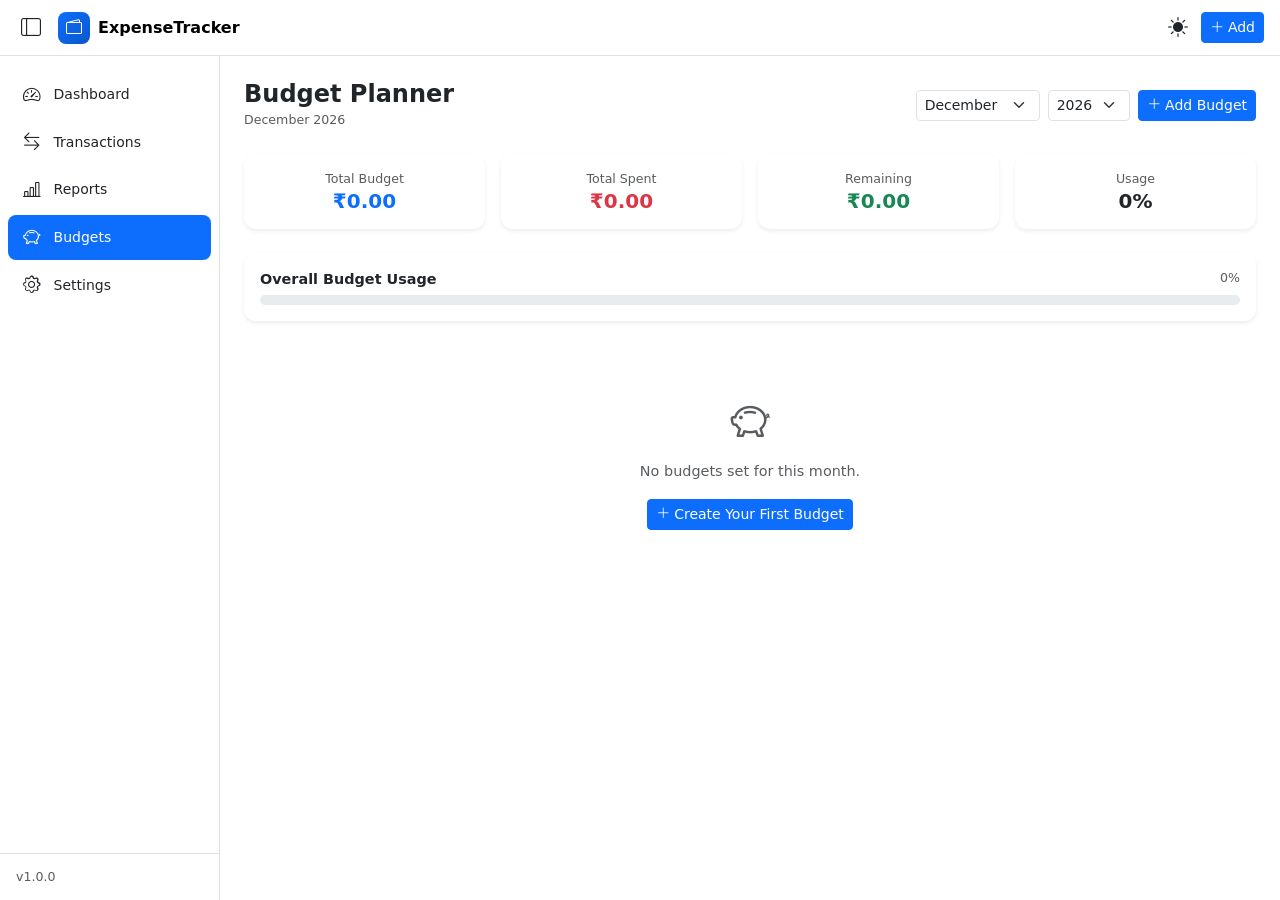
==== budgets.html @ fcc5f71e "Add files via upload" ====
<!DOCTYPE html>
<html lang="en" data-bs-theme="light">
<head>
  <meta charset="UTF-8" />
  <meta name="viewport" content="width=device-width, initial-scale=1.0, maximum-scale=1.0, viewport-fit=cover" />
  <meta name="theme-color" content="#0d6efd" />
  <title>Expense Tracker – Budgets</title>
  <link rel="manifest" href="manifest.json" />
  <link rel="stylesheet" href="https://cdn.jsdelivr.net/npm/bootstrap@5.3.2/dist/css/bootstrap.min.css" />
  <link rel="stylesheet" href="https://cdn.jsdelivr.net/npm/bootstrap-icons@1.11.3/font/bootstrap-icons.min.css" />
  <link rel="stylesheet" href="assets/css/style.css?v=4" />
</head>
<body>

<nav class="navbar fixed-top app-navbar" id="mainNavbar">
  <div class="container-fluid px-3">
    <button class="btn btn-link text-body p-1 me-2 d-none d-lg-inline-flex sidebar-toggle" id="sidebarToggle" aria-label="Toggle sidebar">
      <i class="bi bi-layout-sidebar fs-5"></i>
    </button>
    <a class="navbar-brand fw-bold d-flex align-items-center gap-2" href="index.html">
      <span class="brand-icon"><i class="bi bi-wallet2"></i></span>
      <span>ExpenseTracker</span>
    </a>
    <div class="d-flex align-items-center gap-1 ms-auto">
      <button class="btn btn-link text-body p-2" id="themeToggle" aria-label="Toggle theme">
        <i class="bi bi-sun-fill fs-5" id="themeIcon"></i>
      </button>
      <button class="btn btn-primary btn-sm d-none d-lg-inline-flex align-items-center gap-1" data-bs-toggle="modal" data-bs-target="#budgetModal">
        <i class="bi bi-plus-lg"></i> Add
      </button>
    </div>
  </div>
</nav>

<div class="app-wrapper">
  <aside class="app-sidebar" id="appSidebar">
    <nav class="sidebar-nav">
      <ul class="nav flex-column">
        <li class="nav-item"><a class="nav-link" href="index.html"><i class="bi bi-speedometer2"></i><span>Dashboard</span></a></li>
        <li class="nav-item"><a class="nav-link" href="transactions.html"><i class="bi bi-arrow-left-right"></i><span>Transactions</span></a></li>
        <li class="nav-item"><a class="nav-link" href="reports.html"><i class="bi bi-bar-chart-line"></i><span>Reports</span></a></li>
        <li class="nav-item"><a class="nav-link active" href="budgets.html" aria-current="page"><i class="bi bi-piggy-bank"></i><span>Budgets</span></a></li>
        <li class="nav-item"><a class="nav-link" href="settings.html"><i class="bi bi-gear"></i><span>Settings</span></a></li>
      </ul>
    </nav>
    <div class="sidebar-footer"><small class="text-muted">v1.0.0</small></div>
  </aside>

  <main class="app-main" id="appMain">
    <div class="container-fluid p-3 p-lg-4">

      <!-- Page Header -->
      <div class="d-flex align-items-center justify-content-between mb-4 flex-wrap gap-2">
        <div>
          <h4 class="fw-bold mb-0">Budget Planner</h4>
          <small class="text-muted" id="budgetPeriodLabel">—</small>
        </div>
        <div class="d-flex gap-2 flex-wrap">
          <select class="form-select form-select-sm w-auto" id="budgetMonthSelect">
            <option value="1">January</option>
            <option value="2">February</option>
            <option value="3">March</option>
            <option value="4">April</option>
            <option value="5">May</option>
            <option value="6">June</option>
            <option value="7">July</option>
            <option value="8">August</option>
            <option value="9">September</option>
            <option value="10">October</option>
            <option value="11">November</option>
            <option value="12">December</option>
          </select>
          <select class="form-select form-select-sm w-auto" id="budgetYearSelect"></select>
          <button class="btn btn-primary btn-sm" data-bs-toggle="modal" data-bs-target="#budgetModal">
            <i class="bi bi-plus-lg"></i> Add Budget
          </button>
        </div>
      </div>

      <!-- Budget Overview Cards -->
      <div class="row g-3 mb-4">
        <div class="col-6 col-md-3">
          <div class="card border-0 shadow-sm text-center p-3">
            <small class="text-muted">Total Budget</small>
            <h5 class="fw-bold text-primary mb-0" id="budgetTotal">—</h5>
          </div>
        </div>
        <div class="col-6 col-md-3">
          <div class="card border-0 shadow-sm text-center p-3">
            <small class="text-muted">Total Spent</small>
            <h5 class="fw-bold text-danger mb-0" id="budgetSpent">—</h5>
          </div>
        </div>
        <div class="col-6 col-md-3">
          <div class="card border-0 shadow-sm text-center p-3">
            <small class="text-muted">Remaining</small>
            <h5 class="fw-bold text-success mb-0" id="budgetRemaining">—</h5>
          </div>
        </div>
        <div class="col-6 col-md-3">
          <div class="card border-0 shadow-sm text-center p-3">
            <small class="text-muted">Usage</small>
            <h5 class="fw-bold mb-0" id="budgetUsage">—</h5>
          </div>
        </div>
      </div>

      <!-- Overall Progress -->
      <div class="card border-0 shadow-sm mb-4">
        <div class="card-body">
          <div class="d-flex justify-content-between mb-1">
            <span class="fw-semibold">Overall Budget Usage</span>
            <span id="budgetOverallPct" class="text-muted small">0%</span>
          </div>
          <div class="progress" style="height:10px">
            <div class="progress-bar" id="budgetOverallBar" role="progressbar" style="width:0%"></div>
          </div>
        </div>
      </div>

      <!-- Budget Cards Grid -->
      <div class="row g-3 mb-4" id="budgetCardsContainer">
        <div class="col-12 text-center py-5 text-muted" id="budgetEmptyState">
          <i class="bi bi-piggy-bank fs-1 d-block mb-2"></i>
          <p>No budgets set for this month.</p>
          <button class="btn btn-primary btn-sm" data-bs-toggle="modal" data-bs-target="#budgetModal">
            <i class="bi bi-plus-lg me-1"></i>Create Your First Budget
          </button>
        </div>
      </div>

    </div>
  </main>
</div>

<!-- Bottom Navigation -->
<nav class="bottom-nav d-lg-none" aria-label="Main navigation">
  <a href="index.html" class="bottom-nav-item"><i class="bi bi-speedometer2"></i><span>Home</span></a>
  <a href="transactions.html" class="bottom-nav-item"><i class="bi bi-arrow-left-right"></i><span>Txns</span></a>
  <a href="budgets.html" class="bottom-nav-item active"><i class="bi bi-piggy-bank"></i><span>Budget</span></a>
  <a href="reports.html" class="bottom-nav-item"><i class="bi bi-bar-chart-line"></i><span>Reports</span></a>
  <a href="settings.html" class="bottom-nav-item"><i class="bi bi-gear"></i><span>Settings</span></a>
</nav>

<a href="#" class="fab-add d-lg-none" data-bs-toggle="modal" data-bs-target="#budgetModal" aria-label="Add budget"><i class="bi bi-plus-lg"></i></a>

<!-- Add/Edit Budget Modal -->
<div class="modal fade modal-bottom-sheet" id="budgetModal" tabindex="-1" aria-labelledby="budgetModalLabel" aria-hidden="true">
  <div class="modal-dialog modal-dialog-centered">
    <div class="modal-content">
      <div class="modal-header border-0">
        <h5 class="modal-title fw-bold" id="budgetModalLabel">Set Budget</h5>
        <button type="button" class="btn-close" data-bs-dismiss="modal"></button>
      </div>
      <div class="modal-body">
        <form id="budgetForm" novalidate>
          <input type="hidden" id="budgetId" />
          <div class="mb-3">
            <label for="budgetCategory" class="form-label">Category <span class="text-danger">*</span></label>
            <select class="form-select" id="budgetCategory" required>
              <option value="">Select expense category...</option>
            </select>
            <div class="invalid-feedback">Please select a category.</div>
          </div>
          <div class="mb-3">
            <label for="budgetAmount" class="form-label">Budget Amount <span class="text-danger">*</span></label>
            <div class="input-group">
              <span class="input-group-text" id="budgetCurrencySymbol">₹</span>
              <input type="number" class="form-control" id="budgetAmount" placeholder="0.00" min="1" step="0.01" required />
              <div class="invalid-feedback">Please enter a valid amount.</div>
            </div>
          </div>
          <div class="row g-2">
            <div class="col">
              <label class="form-label">Month <span class="text-danger">*</span></label>
              <select class="form-select" id="budgetFormMonth">
                <option value="1">January</option><option value="2">February</option>
                <option value="3">March</option><option value="4">April</option>
                <option value="5">May</option><option value="6">June</option>
                <option value="7">July</option><option value="8">August</option>
                <option value="9">September</option><option value="10">October</option>
                <option value="11">November</option><option value="12">December</option>
              </select>
            </div>
            <div class="col">
              <label class="form-label">Year <span class="text-danger">*</span></label>
              <select class="form-select" id="budgetFormYear"></select>
            </div>
          </div>
        </form>
      </div>
      <div class="modal-footer border-0">
        <button type="button" class="btn btn-light" data-bs-dismiss="modal">Cancel</button>
        <button type="button" class="btn btn-primary" id="saveBudgetBtn">
          <i class="bi bi-check-lg me-1"></i>Save Budget
        </button>
      </div>
    </div>
  </div>
</div>

<!-- Delete Confirmation Modal -->
<div class="modal fade" id="deleteModal" tabindex="-1" aria-hidden="true">
  <div class="modal-dialog modal-dialog-centered modal-sm">
    <div class="modal-content">
      <div class="modal-body text-center p-4">
        <div class="text-danger mb-3"><i class="bi bi-trash3 fs-1"></i></div>
        <h6 class="fw-bold mb-2">Delete Budget?</h6>
        <p class="text-muted small mb-3">This action cannot be undone.</p>
        <div class="d-flex gap-2 justify-content-center">
          <button class="btn btn-light" data-bs-dismiss="modal">Cancel</button>
          <button class="btn btn-danger" id="confirmDeleteBtn">Delete</button>
        </div>
      </div>
    </div>
  </div>
</div>

<div class="toast-container position-fixed bottom-0 end-0 p-3" style="z-index:9999" id="toastContainer"></div>
<div class="loading-overlay d-none" id="loadingOverlay">
  <div class="spinner-border text-primary" role="status"><span class="visually-hidden">Loading...</span></div>
</div>

<script src="https://cdn.jsdelivr.net/npm/bootstrap@5.3.2/dist/js/bootstrap.bundle.min.js"></script>
<script src="https://cdn.sheetjs.com/xlsx-0.20.1/package/dist/xlsx.full.min.js"></script>
<script type="module" src="assets/js/app.js"></script>
<script type="module" src="assets/js/budget.js"></script>
</body>
</html>
---- assets/css/style.css ----
/* ============================================
   ExpenseTracker – Custom Styles
   ============================================ */

/* CSS Variables */
:root {
  --sidebar-width: 220px;
  --sidebar-collapsed-width: 64px;
  --navbar-height: 56px;
  --bottom-nav-height: 64px;
  --transition-speed: 0.25s;
  --card-radius: 12px;
  --touch-target: 44px;
  --page-pad-x: 1rem;
  --shadow-sm: 0 1px 3px rgba(0,0,0,.06), 0 1px 2px rgba(0,0,0,.04);
  --shadow-md: 0 4px 6px rgba(0,0,0,.07), 0 2px 4px rgba(0,0,0,.06);
}

/* ============================================
   Base & Typography
   ============================================ */
html {
  -webkit-text-size-adjust: 100%;
  text-size-adjust: 100%;
  overflow-x: hidden;
  width: 100%;
}

body {
  font-family: 'Segoe UI', system-ui, -apple-system, sans-serif;
  font-size: 0.9rem;
  overflow-x: hidden;
  width: 100%;
  max-width: 100%;
  background-color: var(--bs-body-bg);
  padding-bottom: 0;
  position: relative;
}

*,
*::before,
*::after {
  box-sizing: border-box;
}

img, canvas, svg, table {
  max-width: 100%;
}

/* ============================================
   Navbar
   ============================================ */
.app-navbar {
  height: var(--navbar-height);
  min-height: var(--navbar-height);
  background-color: var(--bs-body-bg);
  border-bottom: 1px solid var(--bs-border-color);
  backdrop-filter: blur(8px);
  -webkit-backdrop-filter: blur(8px);
  z-index: 1030;
  padding: 0;
}

.app-navbar .container-fluid {
  height: 100%;
  min-width: 0;
  flex-wrap: nowrap;
  gap: 0.25rem;
}

.brand-icon {
  display: inline-flex;
  align-items: center;
  justify-content: center;
  width: 32px;
  height: 32px;
  background: linear-gradient(135deg, #0d6efd, #0a58ca);
  border-radius: 8px;
  color: #fff;
  font-size: 1rem;
  flex-shrink: 0;
}

.navbar-brand {
  font-size: 1rem;
  min-width: 0;
  margin-right: 0;
}

.navbar-brand span:last-child {
  overflow: hidden;
  text-overflow: ellipsis;
  white-space: nowrap;
}

.navbar-hamburger {
  display: none;
  align-items: center;
  justify-content: center;
  width: var(--touch-target);
  height: var(--touch-target);
  flex-shrink: 0;
}

/* ============================================
   Layout Wrapper
   ============================================ */
.app-wrapper {
  display: flex;
  min-height: 100vh;
  padding-top: var(--navbar-height);
}

/* ============================================
   Sidebar
   ============================================ */
.app-sidebar {
  position: fixed;
  top: var(--navbar-height);
  left: 0;
  width: var(--sidebar-width);
  height: calc(100vh - var(--navbar-height));
  background-color: var(--bs-body-bg);
  border-right: 1px solid var(--bs-border-color);
  display: flex;
  flex-direction: column;
  overflow-y: auto;
  overflow-x: hidden;
  transition: width var(--transition-speed) ease, transform var(--transition-speed) ease;
  z-index: 1020;
}

/* Collapsed state */
.app-sidebar.collapsed {
  width: var(--sidebar-collapsed-width);
}

.app-sidebar.collapsed .nav-link span,
.app-sidebar.collapsed .sidebar-footer small {
  display: none;
}

.app-sidebar.collapsed .nav-link {
  justify-content: center;
  padding: 0.6rem;
}

.sidebar-nav {
  flex: 1;
  padding: 1rem 0.5rem;
}

.sidebar-nav .nav-link {
  display: flex;
  align-items: center;
  gap: 0.75rem;
  padding: 0.6rem 0.85rem;
  border-radius: 8px;
  color: var(--bs-body-color);
  font-weight: 500;
  font-size: 0.875rem;
  transition: background var(--transition-speed), color var(--transition-speed);
  margin-bottom: 2px;
  white-space: nowrap;
}

.sidebar-nav .nav-link i {
  font-size: 1.1rem;
  min-width: 20px;
  text-align: center;
}

.sidebar-nav .nav-link:hover {
  background-color: var(--bs-primary-bg-subtle);
  color: var(--bs-primary);
}

.sidebar-nav .nav-link.active {
  background-color: var(--bs-primary);
  color: #fff;
}

.sidebar-footer {
  padding: 0.75rem 1rem;
  border-top: 1px solid var(--bs-border-color);
}

/* ============================================
   Main Content
   ============================================ */
.app-main {
  flex: 1;
  margin-left: var(--sidebar-width);
  min-height: calc(100vh - var(--navbar-height));
  transition: margin-left var(--transition-speed) ease;
  padding-bottom: 1rem;
}

.app-main.sidebar-collapsed {
  margin-left: var(--sidebar-collapsed-width);
}

/* ============================================
   Bottom Navigation (Mobile / Tablet)
   ============================================ */
.bottom-nav {
  position: fixed;
  bottom: 0;
  left: 0;
  right: 0;
  height: var(--bottom-nav-height);
  background-color: var(--bs-body-bg);
  border-top: 1px solid var(--bs-border-color);
  display: none;
  align-items: stretch;
  justify-content: space-around;
  z-index: 1040;
  box-shadow: 0 -4px 16px rgba(0,0,0,.08);
  padding: 0 0.25rem;
  padding-bottom: env(safe-area-inset-bottom, 0px);
  height: calc(var(--bottom-nav-height) + env(safe-area-inset-bottom, 0px));
}

.bottom-nav-item {
  display: flex;
  flex-direction: column;
  align-items: center;
  justify-content: center;
  flex: 1 1 0;
  min-width: 0;
  max-width: 80px;
  height: var(--bottom-nav-height);
  color: var(--bs-secondary-color);
  text-decoration: none;
  font-size: 0.62rem;
  font-weight: 500;
  gap: 2px;
  transition: color var(--transition-speed);
  -webkit-tap-highlight-color: transparent;
  user-select: none;
}

.bottom-nav-item span {
  line-height: 1.1;
  white-space: nowrap;
  overflow: hidden;
  text-overflow: ellipsis;
  max-width: 100%;
  padding: 0 2px;
}

.bottom-nav-item i {
  font-size: 1.25rem;
  line-height: 1;
}

.bottom-nav-item.active,
.bottom-nav-item:hover,
.bottom-nav-item:focus {
  color: var(--bs-primary);
}

.bottom-nav-add {
  background: linear-gradient(135deg, #0d6efd, #0a58ca);
  color: #fff !important;
  border-radius: 50%;
  width: 52px;
  height: 52px;
  flex: 0 0 52px;
  max-width: 52px;
  margin-top: -18px;
  box-shadow: 0 4px 14px rgba(13,110,253,.45);
  align-self: flex-start;
}

.bottom-nav-add i {
  font-size: 1.5rem;
}

.bottom-nav-add span {
  display: none;
}

/* Floating Add button (mobile) */
.fab-add {
  position: fixed;
  right: 1rem;
  bottom: calc(var(--bottom-nav-height) + env(safe-area-inset-bottom, 0px) + 0.75rem);
  width: 56px;
  height: 56px;
  border-radius: 50%;
  background: linear-gradient(135deg, #0d6efd, #0a58ca);
  color: #fff !important;
  display: none;
  align-items: center;
  justify-content: center;
  text-decoration: none;
  box-shadow: 0 6px 18px rgba(13,110,253,.4);
  z-index: 1035;
  font-size: 1.5rem;
  -webkit-tap-highlight-color: transparent;
}

.fab-add:hover,
.fab-add:focus {
  color: #fff !important;
  transform: scale(1.05);
}

/* ── Mobile & Tablet layout (< 992px) ── */
@media (max-width: 991.98px) {
  /* Hide desktop sidebar completely — bottom nav is primary nav */
  .app-sidebar {
    display: none !important;
  }

  .sidebar-toggle,
  .navbar-hamburger {
    display: none !important;
  }

  .sidebar-overlay {
    display: none !important;
  }

  /* Full-width content with room for bottom nav */
  .app-main {
    margin-left: 0 !important;
    width: 100%;
    max-width: 100%;
    padding-bottom: calc(var(--bottom-nav-height) + env(safe-area-inset-bottom, 0px) + 5rem) !important;
  }

  .app-wrapper {
    width: 100%;
    max-width: 100vw;
    overflow-x: hidden;
  }

  /* Show bottom navigation */
  .bottom-nav {
    display: flex !important;
  }

  .fab-add {
    display: inline-flex !important;
  }

  /* Compact page containers */
  .app-main > .container-fluid {
    padding-left: var(--page-pad-x) !important;
    padding-right: var(--page-pad-x) !important;
    max-width: 100%;
    overflow-x: hidden;
  }

  /* Touch-friendly controls */
  .btn-icon {
    width: var(--touch-target);
    height: var(--touch-target);
  }

  .form-control,
  .form-select {
    min-height: var(--touch-target);
  }

  /* Prevent iOS zoom on input focus */
  input[type="text"],
  input[type="number"],
  input[type="date"],
  input[type="email"],
  input[type="search"],
  select,
  textarea {
    font-size: 16px !important;
  }

  /* Tables scroll inside page, not whole page */
  .table-responsive {
    width: 100%;
    max-width: 100%;
    margin-left: 0;
    margin-right: 0;
    -webkit-overflow-scrolling: touch;
  }

  /* Page headers wrap cleanly */
  .page-header,
  .d-flex.justify-content-between.mb-3,
  .d-flex.justify-content-between.mb-4 {
    gap: 0.75rem;
  }
}

/* ============================================
   Cards
   ============================================ */
.card {
  border-radius: var(--card-radius) !important;
}

.stat-card {
  transition: transform 0.15s ease, box-shadow 0.15s ease;
}

.stat-card:hover {
  transform: translateY(-2px);
  box-shadow: var(--shadow-md) !important;
}

.stat-label {
  font-size: 0.75rem;
  text-transform: uppercase;
  letter-spacing: 0.5px;
}

.stat-value {
  font-size: 1.25rem;
}

.stat-icon {
  width: 40px;
  height: 40px;
  border-radius: 10px;
  display: flex;
  align-items: center;
  justify-content: center;
  font-size: 1.1rem;
  flex-shrink: 0;
}

/* ============================================
   Charts
   ============================================ */
.chart-container {
  position: relative;
  width: 100%;
  height: 240px;
}

.chart-container-sm {
  position: relative;
  width: 100%;
  max-width: 300px;
  height: 240px;
  margin: 0 auto;
}

/* ============================================
   Tables
   ============================================ */
.table {
  font-size: 0.875rem;
}

.table th {
  font-weight: 600;
  font-size: 0.8rem;
  text-transform: uppercase;
  letter-spacing: 0.3px;
  color: var(--bs-secondary-color);
  border-bottom-width: 1px;
}

.table td {
  vertical-align: middle;
}

/* ============================================
   Badges & Pills
   ============================================ */
.badge-income {
  background-color: var(--bs-success-bg-subtle);
  color: var(--bs-success-text-emphasis);
}

.badge-expense {
  background-color: var(--bs-danger-bg-subtle);
  color: var(--bs-danger-text-emphasis);
}

.category-badge {
  display: inline-flex;
  align-items: center;
  gap: 4px;
  padding: 3px 8px;
  border-radius: 20px;
  font-size: 0.75rem;
  font-weight: 500;
  background-color: var(--bs-secondary-bg);
  color: var(--bs-body-color);
}

/* ============================================
   Transaction Amount Colors
   ============================================ */
.amount-income {
  color: var(--bs-success);
  font-weight: 600;
}

.amount-expense {
  color: var(--bs-danger);
  font-weight: 600;
}

/* ============================================
   Progress Bars
   ============================================ */
.budget-progress-bar .progress {
  height: 8px;
  border-radius: 4px;
}

.budget-progress-bar .progress-bar {
  transition: width 0.6s ease;
}

.budget-progress-bar .progress-bar.over-budget {
  background-color: var(--bs-danger);
}

.budget-progress-bar .progress-bar.near-budget {
  background-color: var(--bs-warning);
}

/* ============================================
   Loading Overlay
   ============================================ */
.loading-overlay {
  position: fixed;
  inset: 0;
  background: rgba(var(--bs-body-bg-rgb), 0.7);
  display: flex;
  align-items: center;
  justify-content: center;
  z-index: 9998;
  backdrop-filter: blur(2px);
}

/* ============================================
   Toast Customization
   ============================================ */
.toast {
  border-radius: 10px;
  box-shadow: 0 4px 15px rgba(0,0,0,.15);
}

/* ============================================
   Empty State
   ============================================ */
.empty-state {
  text-align: center;
  padding: 3rem 1rem;
  color: var(--bs-secondary-color);
}

.empty-state i {
  font-size: 3rem;
  margin-bottom: 1rem;
  opacity: 0.4;
}

/* ============================================
   Form Customization
   ============================================ */
.form-control:focus,
.form-select:focus {
  border-color: var(--bs-primary);
  box-shadow: 0 0 0 0.2rem rgba(13, 110, 253, 0.15);
}

.input-group-text {
  font-size: 0.875rem;
}

/* ============================================
   Pagination
   ============================================ */
.pagination .page-link {
  border-radius: 6px !important;
  margin: 0 2px;
  font-size: 0.8rem;
}

/* ============================================
   Top Categories Bar
   ============================================ */
.top-category-item {
  display: flex;
  align-items: center;
  gap: 0.75rem;
  margin-bottom: 0.75rem;
}

.top-category-item .label {
  min-width: 100px;
  font-size: 0.8rem;
}

.top-category-item .bar-wrap {
  flex: 1;
}

.top-category-item .amount {
  min-width: 70px;
  text-align: right;
  font-size: 0.8rem;
  font-weight: 600;
}

/* ============================================
   Budget Cards
   ============================================ */
.budget-card {
  transition: transform 0.15s ease;
}

.budget-card:hover {
  transform: translateY(-2px);
}

.budget-alert {
  animation: pulse-border 1.5s infinite;
}

@keyframes pulse-border {
  0%, 100% { box-shadow: 0 0 0 0 rgba(220, 53, 69, 0.3); }
  50% { box-shadow: 0 0 0 4px rgba(220, 53, 69, 0.15); }
}

/* ============================================
   Category List in Settings
   ============================================ */
.category-list-item {
  display: flex;
  align-items: center;
  justify-content: space-between;
  padding: 0.4rem 0.5rem;
  border-radius: 8px;
  margin-bottom: 4px;
  transition: background var(--transition-speed);
}

.category-list-item:hover {
  background-color: var(--bs-tertiary-bg);
}

.category-list-item .actions {
  display: none;
  gap: 4px;
}

.category-list-item:hover .actions {
  display: flex;
}

/* Always show actions on touch devices */
@media (hover: none) {
  .category-list-item .actions {
    display: flex;
  }
}

/* ============================================
   Scrollbar Styling
   ============================================ */
::-webkit-scrollbar {
  width: 6px;
  height: 6px;
}

::-webkit-scrollbar-track {
  background: transparent;
}

::-webkit-scrollbar-thumb {
  background: var(--bs-border-color);
  border-radius: 3px;
}

::-webkit-scrollbar-thumb:hover {
  background: var(--bs-secondary-color);
}

/* ============================================
   Utility Animations
   ============================================ */
@keyframes fadeIn {
  from { opacity: 0; transform: translateY(8px); }
  to { opacity: 1; transform: translateY(0); }
}

.fade-in {
  animation: fadeIn 0.3s ease forwards;
}

/* ============================================
   Dark Mode Overrides
   ============================================ */
[data-bs-theme="dark"] .app-navbar {
  background-color: var(--bs-body-bg);
}

[data-bs-theme="dark"] .app-sidebar {
  background-color: var(--bs-body-bg);
}

[data-bs-theme="dark"] .bottom-nav {
  background-color: var(--bs-body-bg);
}

[data-bs-theme="dark"] .table-light {
  --bs-table-bg: var(--bs-tertiary-bg);
}

[data-bs-theme="dark"] .modal-content {
  background-color: var(--bs-body-bg);
}

/* ============================================
   Print Styles
   ============================================ */
@media print {
  .app-navbar,
  .app-sidebar,
  .bottom-nav,
  .loading-overlay,
  .toast-container {
    display: none !important;
  }

  .app-main {
    margin-left: 0 !important;
    padding-top: 0 !important;
  }
}

/* ============================================
   Responsive Tweaks
   ============================================ */

/* ── Tablet (768px – 991px) ── */
@media (min-width: 768px) and (max-width: 991.98px) {
  .chart-container { height: 220px; }
  .chart-container-sm { height: 220px; }

  /* Two-column stats on tablet */
  #statsCards .col-6 { flex: 0 0 50%; max-width: 50%; }
}

/* ── Mobile (< 768px) ── */
@media (max-width: 767.98px) {
  :root {
    --page-pad-x: 0.75rem;
    --navbar-height: 52px;
  }

  .stat-value { font-size: 1rem; }
  .stat-label { font-size: 0.68rem; }
  .stat-icon  { width: 34px; height: 34px; font-size: 0.95rem; }

  .card-body { padding: 0.85rem; }

  h4.fw-bold { font-size: 1.05rem; }
  h5.fw-bold { font-size: 0.95rem; }

  .chart-container    { height: 200px; }
  .chart-container-sm { height: 200px; max-width: 100%; }

  .table .hide-mobile { display: none !important; }

  .modal-dialog {
    margin: 0.5rem;
    max-width: calc(100vw - 1rem);
  }

  .toast-container {
    left: 0.5rem !important;
    right: 0.5rem !important;
    bottom: calc(var(--bottom-nav-height) + env(safe-area-inset-bottom, 0px) + 0.5rem) !important;
  }
  .toast { width: 100%; max-width: none; }

  .filter-toggle-btn { display: flex !important; }
  .pagination .page-link { padding: 0.3rem 0.5rem; }
  .budget-card .card-body { padding: 0.85rem; }
  .row-actions { display: flex !important; }

  /* Keep navbar clean on phones */
  .app-navbar .btn-primary {
    display: none !important;
  }
}

/* ── Small phones (< 400px) ── */
@media (max-width: 399.98px) {
  .stat-value { font-size: 0.9rem; }
  .card-body  { padding: 0.7rem; }
  .bottom-nav-item span { font-size: 0.55rem; }
  .navbar-brand > span:not(.brand-icon) { display: none; }
  .bottom-nav-add {
    width: 48px;
    height: 48px;
    flex-basis: 48px;
    max-width: 48px;
  }
}

/* Icon-only button */
.btn-icon {
  width: 30px;
  height: 30px;
  padding: 0;
  display: inline-flex;
  align-items: center;
  justify-content: center;
  border-radius: 6px;
  font-size: 0.8rem;
}

/* Sidebar toggle button */
.sidebar-toggle {
  color: inherit;
  text-decoration: none;
}

/* Active tab btn in settings */
.active-tab-btn {
  background-color: var(--bs-danger);
  color: #fff;
  border-color: var(--bs-danger);
}

/* number animation */
.counting {
  transition: all 0.5s ease;
}

/* Report table styling */
#rptTableBody tr:last-child td {
  border-bottom: none;
}

/* ============================================
   Bottom Sheet Modal (mobile)
   ============================================ */
@media (max-width: 767.98px) {
  .modal-bottom-sheet .modal-dialog {
    position: fixed;
    bottom: 0;
    left: 0;
    right: 0;
    margin: 0;
    max-width: 100%;
    transform: translateY(100%);
    transition: transform 0.3s cubic-bezier(0.32, 0.72, 0, 1);
  }

  .modal-bottom-sheet.show .modal-dialog {
    transform: translateY(0);
  }

  .modal-bottom-sheet .modal-content {
    border-radius: 20px 20px 0 0;
    border: none;
    max-height: 92vh;
    overflow-y: auto;
  }

  /* Pull handle */
  .modal-bottom-sheet .modal-header::before {
    content: '';
    display: block;
    width: 40px;
    height: 4px;
    background: var(--bs-border-color);
    border-radius: 2px;
    margin: 0 auto 0.75rem;
  }

  .modal-bottom-sheet .modal-header {
    flex-direction: column;
    padding-top: 0.75rem;
  }

  .modal-bottom-sheet .modal-header .d-flex,
  .modal-bottom-sheet .modal-header .btn-close {
    align-self: flex-end;
  }
}

/* ============================================
   Transaction Card List (mobile)
   ============================================ */
@media (max-width: 767.98px) {
  /* Hide the table header */
  #transactionsTable thead { display: none; }

  /* Make table body a flex column */
  #transactionsTable tbody { display: flex; flex-direction: column; gap: 0; }

  /* Each row becomes a card */
  #transactionsTable tbody tr {
    display: flex;
    flex-wrap: wrap;
    align-items: center;
    padding: 0.75rem 1rem;
    border-bottom: 1px solid var(--bs-border-color);
    gap: 0.25rem 0.5rem;
  }

  #transactionsTable tbody tr:last-child { border-bottom: none; }

  /* Hide hide-mobile cells completely */
  #transactionsTable tbody td.hide-mobile { display: none !important; }

  /* Date cell */
  #transactionsTable tbody td:nth-child(2) {
    order: 1;
    font-size: 0.75rem;
    color: var(--bs-secondary-color);
    flex: 0 0 auto;
  }

  /* Category cell */
  #transactionsTable tbody td:nth-child(4) {
    order: 2;
    flex: 1 1 auto;
  }

  /* Amount cell */
  #transactionsTable tbody td:nth-child(7) {
    order: 3;
    flex: 0 0 auto;
    margin-left: auto;
    font-size: 1rem;
  }

  /* Actions cell */
  #transactionsTable tbody td:nth-child(8) {
    order: 4;
    flex: 0 0 auto;
  }
}

/* ============================================
   Dashboard – Horizontal Scroll Stats Strip
   ============================================ */
@media (max-width: 767.98px) {
  .secondary-stats-strip {
    display: flex;
    overflow-x: auto;
    gap: 0.75rem;
    padding-bottom: 0.5rem;
    scrollbar-width: none;
    -ms-overflow-style: none;
  }

  .secondary-stats-strip::-webkit-scrollbar { display: none; }

  .secondary-stats-strip .stat-mini {
    flex: 0 0 130px;
    background: var(--bs-body-bg);
    border: 1px solid var(--bs-border-color);
    border-radius: 10px;
    padding: 0.65rem 0.85rem;
    text-align: center;
    box-shadow: var(--shadow-sm);
  }
}

/* ============================================
   Scrollable Report Tabs
   ============================================ */
#reportTabs {
  overflow-x: auto;
  flex-wrap: nowrap;
  scrollbar-width: none;
  -ms-overflow-style: none;
  border-bottom: 1px solid var(--bs-border-color);
}
#reportTabs::-webkit-scrollbar { display: none; }
#reportTabs .nav-item { flex-shrink: 0; }
#reportTabs .nav-link {
  white-space: nowrap;
  padding: 0.5rem 1rem;
}

/* ============================================
   Quick Filter Chips
   ============================================ */
.quick-chips {
  scrollbar-width: none;
  -ms-overflow-style: none;
}
.quick-chips::-webkit-scrollbar { display: none; }

.chip-btn {
  border-radius: 20px !important;
  border: 1.5px solid var(--bs-border-color);
  background: var(--bs-body-bg);
  color: var(--bs-body-color);
  white-space: nowrap;
  font-size: 0.8rem;
  padding: 0.3rem 0.85rem;
  transition: all 0.15s;
  flex-shrink: 0;
}

.chip-btn:hover, .chip-btn.active {
  background: var(--bs-primary);
  border-color: var(--bs-primary);
  color: #fff;
}

/* Secondary stats – desktop grid / mobile scroll */
.secondary-stats-strip {
  display: grid;
  grid-template-columns: repeat(4, 1fr);
  gap: 0.75rem;
}

.secondary-stats-strip .stat-mini {
  margin: 0;
}

@media (max-width: 767.98px) {
  .secondary-stats-strip {
    display: flex !important;
    flex-wrap: nowrap !important;
    overflow-x: auto;
    overflow-y: hidden;
    gap: 0.65rem;
    margin-left: 0 !important;
    margin-right: 0 !important;
    padding-bottom: 0.35rem;
    scrollbar-width: none;
    -webkit-overflow-scrolling: touch;
    width: 100%;
    max-width: 100%;
    grid-template-columns: none;
  }
  .secondary-stats-strip::-webkit-scrollbar { display: none; }

  .secondary-stats-strip .stat-mini {
    min-width: 118px;
    width: 118px;
    flex: 0 0 auto;
  }

  /* Prevent Bootstrap row negative margins from causing page overflow */
  .app-main .row {
    --bs-gutter-x: 0.75rem;
    margin-left: 0;
    margin-right: 0;
    max-width: 100%;
  }

  .app-main .row > * {
    padding-left: calc(var(--bs-gutter-x) * 0.5);
    padding-right: calc(var(--bs-gutter-x) * 0.5);
  }

  .app-main .card,
  .app-main .stat-card {
    max-width: 100%;
  }

  .stat-value {
    word-break: break-word;
    overflow-wrap: anywhere;
  }
}

/* ============================================
   Pie chart legend bottom on mobile
   ============================================ */
@media (max-width: 767.98px) {
  /* Chart.js legend overridden via JS options; CSS fallback */
  .chart-container-sm { max-width: 100%; height: 220px; }
}

/* ============================================
   Bulk delete button hidden when empty
   ============================================ */
#bulkDeleteBtn.d-none { display: none !important; }

/* ============================================
   Mobile Polish
   ============================================ */

/* Navbar hamburger sizing */
.navbar-hamburger {
  min-width: var(--touch-target);
  min-height: var(--touch-target);
  align-items: center;
  justify-content: center;
}

/* Desktop only: show sidebar toggle */
@media (min-width: 992px) {
  .bottom-nav {
    display: none !important;
  }
}

/* Smooth sidebar animation */
.app-sidebar {
  will-change: transform;
}

/* Tap highlight color for nav items */
.bottom-nav-item,
.sidebar-nav .nav-link {
  -webkit-tap-highlight-color: transparent;
}

/* Prevent text selection on tap for nav buttons */
.bottom-nav-item,
.btn-icon {
  user-select: none;
  -webkit-user-select: none;
}

/* Bottom sheet safe area */
@supports (padding-bottom: env(safe-area-inset-bottom)) {
  @media (max-width: 767.98px) {
    .modal-bottom-sheet .modal-content {
      padding-bottom: env(safe-area-inset-bottom);
    }
  }
}

/* Smooth bottom sheet animation fix – override Bootstrap's default fade */
@media (max-width: 767.98px) {
  .modal-bottom-sheet.fade .modal-dialog {
    transform: translateY(100%);
    transition: transform 0.32s cubic-bezier(0.32, 0.72, 0, 1);
  }
  .modal-bottom-sheet.fade.show .modal-dialog {
    transform: translateY(0);
  }
}

/* Overflow fix for horizontal scroll wrappers */
.overflow-x-auto {
  overflow-x: auto;
  -webkit-overflow-scrolling: touch;
}
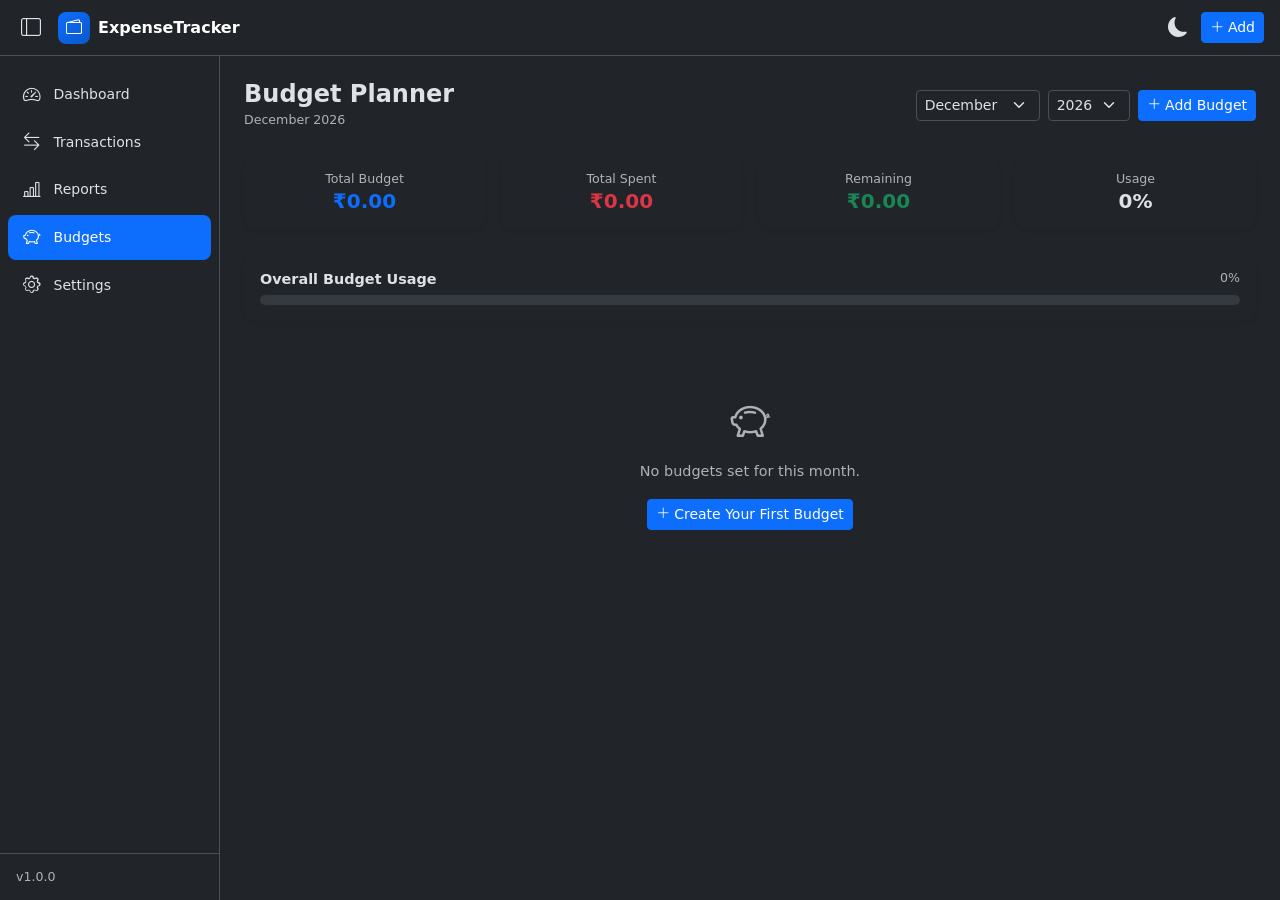
==== commit 2d9ab2cb: "Make dark theme the default Switch the app to use dark theme by default. Updated data-bs-theme to "d" ====
--- a/budgets.html
+++ b/budgets.html
@@ -1,14 +1,19 @@
 <!DOCTYPE html>
-<html lang="en" data-bs-theme="light">
+<html lang="en" data-bs-theme="dark">
 <head>
   <meta charset="UTF-8" />
   <meta name="viewport" content="width=device-width, initial-scale=1.0, maximum-scale=1.0, viewport-fit=cover" />
   <meta name="theme-color" content="#0d6efd" />
   <title>Expense Tracker – Budgets</title>
   <link rel="manifest" href="manifest.json" />
-  <link rel="stylesheet" href="https://cdn.jsdelivr.net/npm/bootstrap@5.3.2/dist/css/bootstrap.min.css" />
-  <link rel="stylesheet" href="https://cdn.jsdelivr.net/npm/bootstrap-icons@1.11.3/font/bootstrap-icons.min.css" />
-  <link rel="stylesheet" href="assets/css/style.css?v=4" />
+  <meta name="mobile-web-app-capable" content="yes" />
+  <meta name="apple-mobile-web-app-capable" content="yes" />
+  <meta name="apple-mobile-web-app-status-bar-style" content="default" />
+  <meta name="apple-mobile-web-app-title" content="ExpenseTracker" />
+  <link rel="apple-touch-icon" href="icons/icon-192.png" />
+  <link rel="stylesheet" href="assets/vendor/bootstrap.min.css" />
+  <link rel="stylesheet" href="assets/vendor/bootstrap-icons.min.css" />
+  <link rel="stylesheet" href="assets/css/style.css" />
 </head>
 <body>
 
@@ -23,7 +28,7 @@
     </a>
     <div class="d-flex align-items-center gap-1 ms-auto">
       <button class="btn btn-link text-body p-2" id="themeToggle" aria-label="Toggle theme">
-        <i class="bi bi-sun-fill fs-5" id="themeIcon"></i>
+        <i class="bi bi-moon-fill fs-5" id="themeIcon"></i>
       </button>
       <button class="btn btn-primary btn-sm d-none d-lg-inline-flex align-items-center gap-1" data-bs-toggle="modal" data-bs-target="#budgetModal">
         <i class="bi bi-plus-lg"></i> Add
@@ -221,8 +226,8 @@
   <div class="spinner-border text-primary" role="status"><span class="visually-hidden">Loading...</span></div>
 </div>
 
-<script src="https://cdn.jsdelivr.net/npm/bootstrap@5.3.2/dist/js/bootstrap.bundle.min.js"></script>
-<script src="https://cdn.sheetjs.com/xlsx-0.20.1/package/dist/xlsx.full.min.js"></script>
+<script src="assets/vendor/bootstrap.bundle.min.js"></script>
+<script src="assets/vendor/xlsx.full.min.js"></script>
 <script type="module" src="assets/js/app.js"></script>
 <script type="module" src="assets/js/budget.js"></script>
 </body>
--- a/assets/css/style.css
+++ b/assets/css/style.css
@@ -1149,3 +1149,68 @@
   overflow-x: auto;
   -webkit-overflow-scrolling: touch;
 }
+
+/* ============================================
+   PWA: offline bar, update banner, install
+   ============================================ */
+.pwa-offline-bar {
+  position: fixed;
+  top: 0;
+  left: 0;
+  right: 0;
+  z-index: 1080;
+  background: #664d03;
+  color: #fff;
+  text-align: center;
+  font-size: 0.8rem;
+  font-weight: 500;
+  padding: 0.4rem 0.75rem;
+  padding-top: calc(0.4rem + env(safe-area-inset-top, 0px));
+}
+
+.pwa-update-banner {
+  position: fixed;
+  left: 0;
+  right: 0;
+  bottom: 0;
+  z-index: 1080;
+  padding: 0.75rem;
+  padding-bottom: calc(0.75rem + env(safe-area-inset-bottom, 0px));
+  pointer-events: none;
+}
+
+.pwa-update-inner {
+  pointer-events: auto;
+  display: flex;
+  align-items: center;
+  gap: 0.35rem;
+  max-width: 520px;
+  margin: 0 auto;
+  background: #0d6efd;
+  color: #fff;
+  border-radius: 12px;
+  padding: 0.65rem 0.85rem;
+  box-shadow: var(--shadow-md);
+  font-size: 0.875rem;
+}
+
+body.is-offline .app-navbar {
+  top: 28px;
+}
+
+body.is-offline .app-wrapper {
+  padding-top: calc(var(--navbar-height) + 28px);
+}
+
+@media (max-width: 991.98px) {
+  body.is-offline .bottom-nav {
+    /* keep above update banner when both show */
+  }
+  body.pwa-standalone {
+    padding-top: env(safe-area-inset-top, 0px);
+  }
+}
+
+#installPWABtn {
+  white-space: nowrap;
+}
